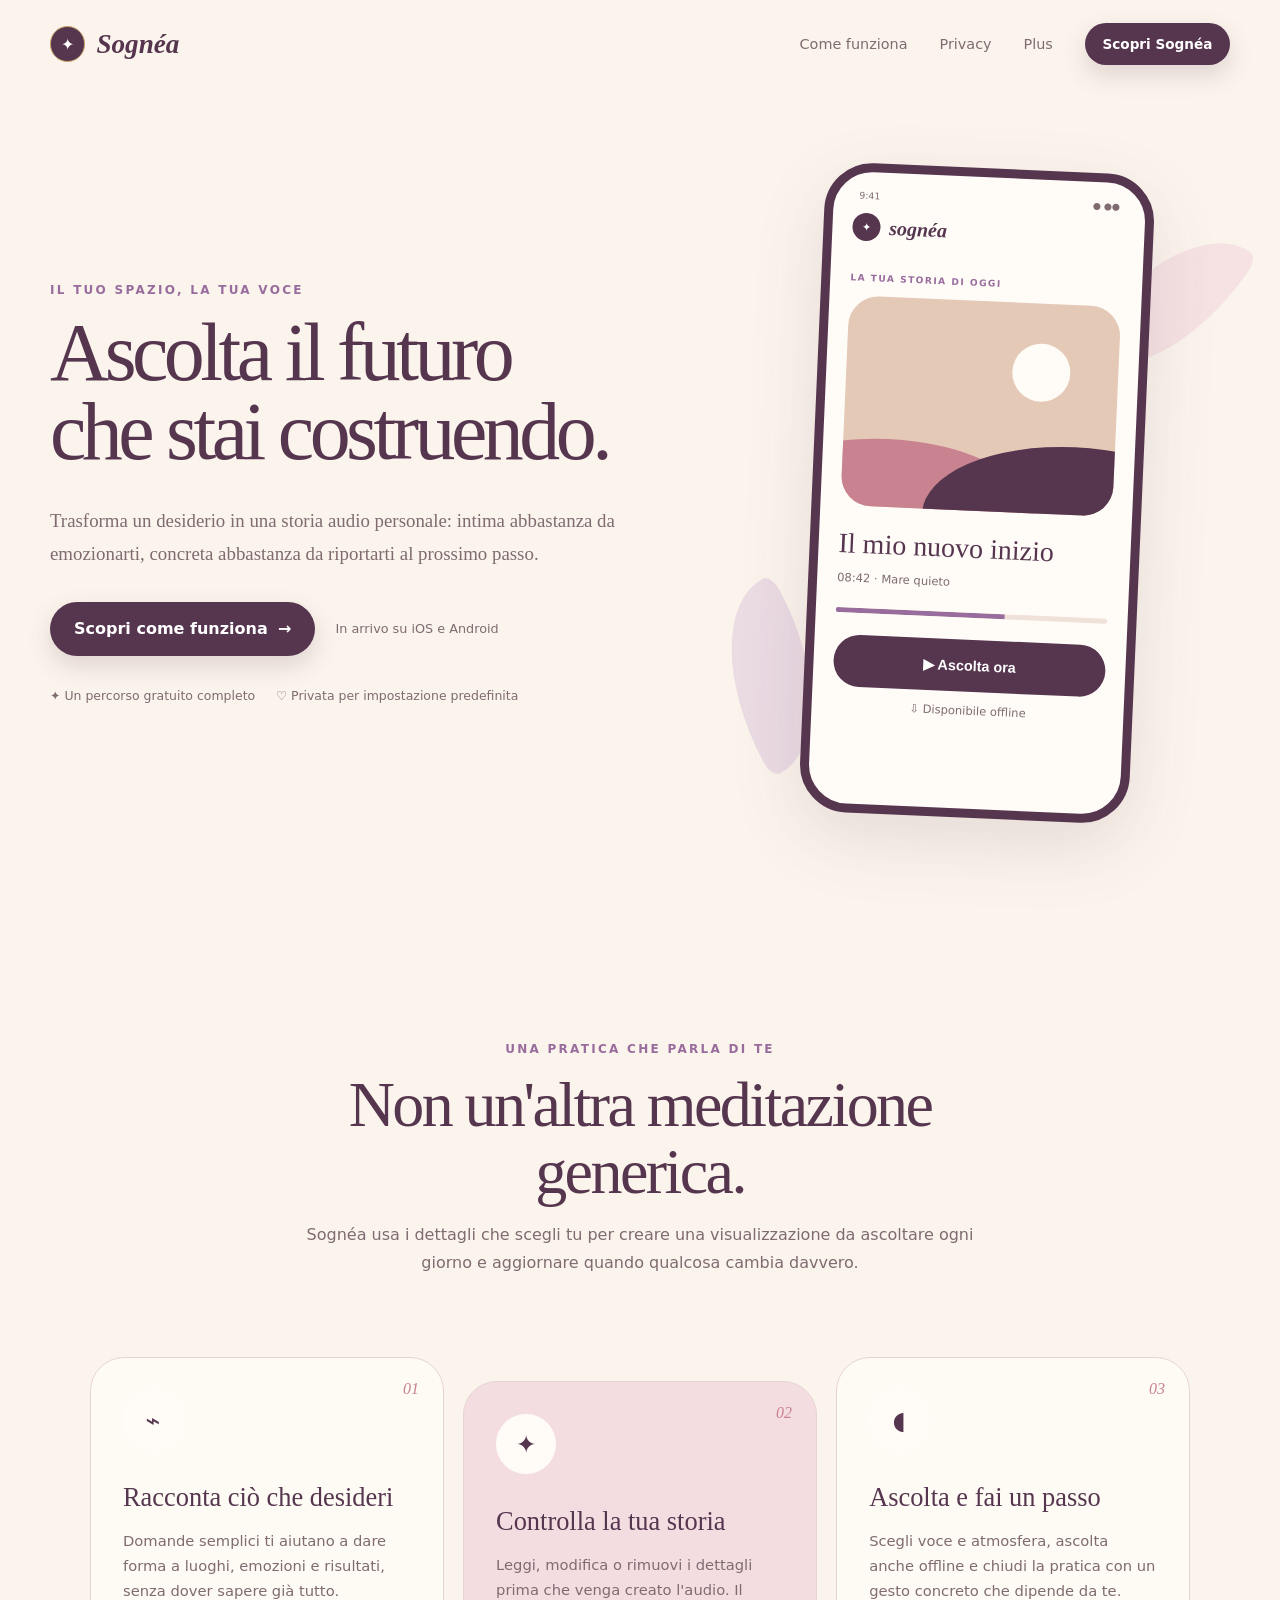
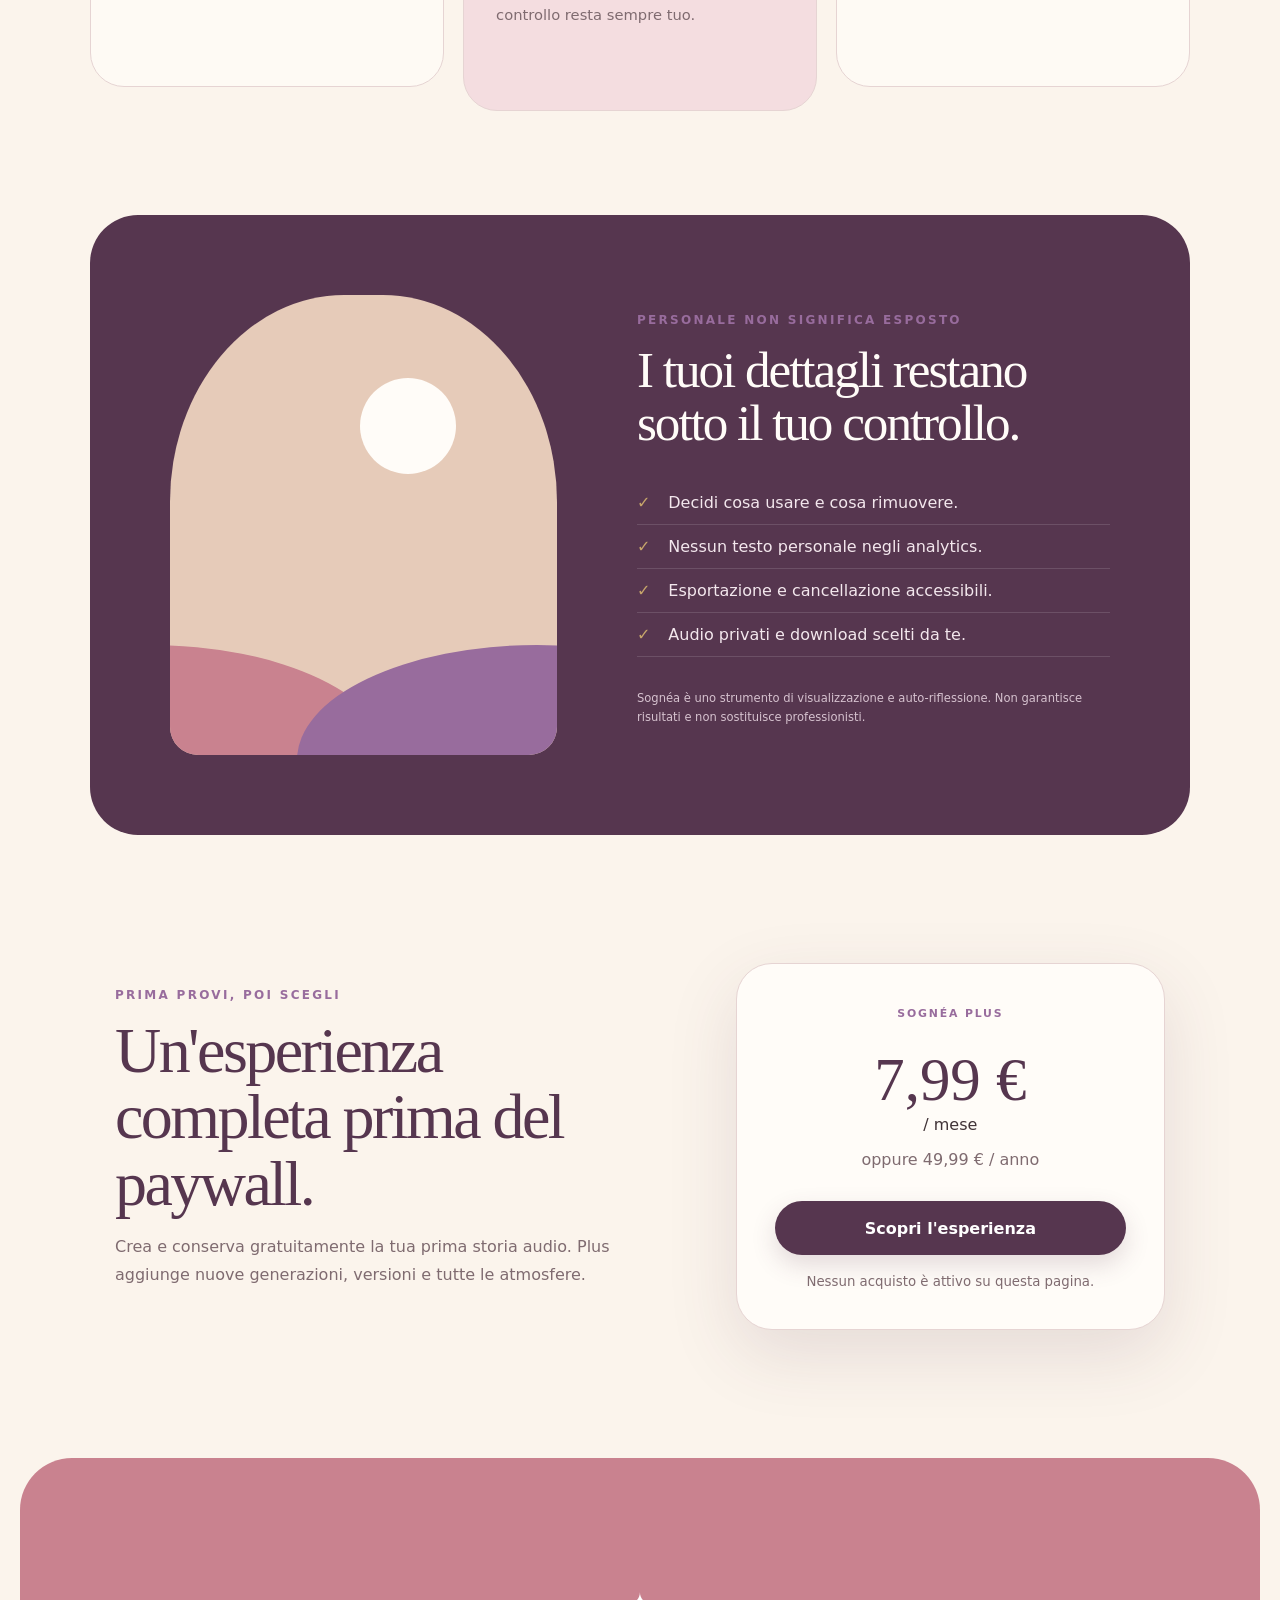
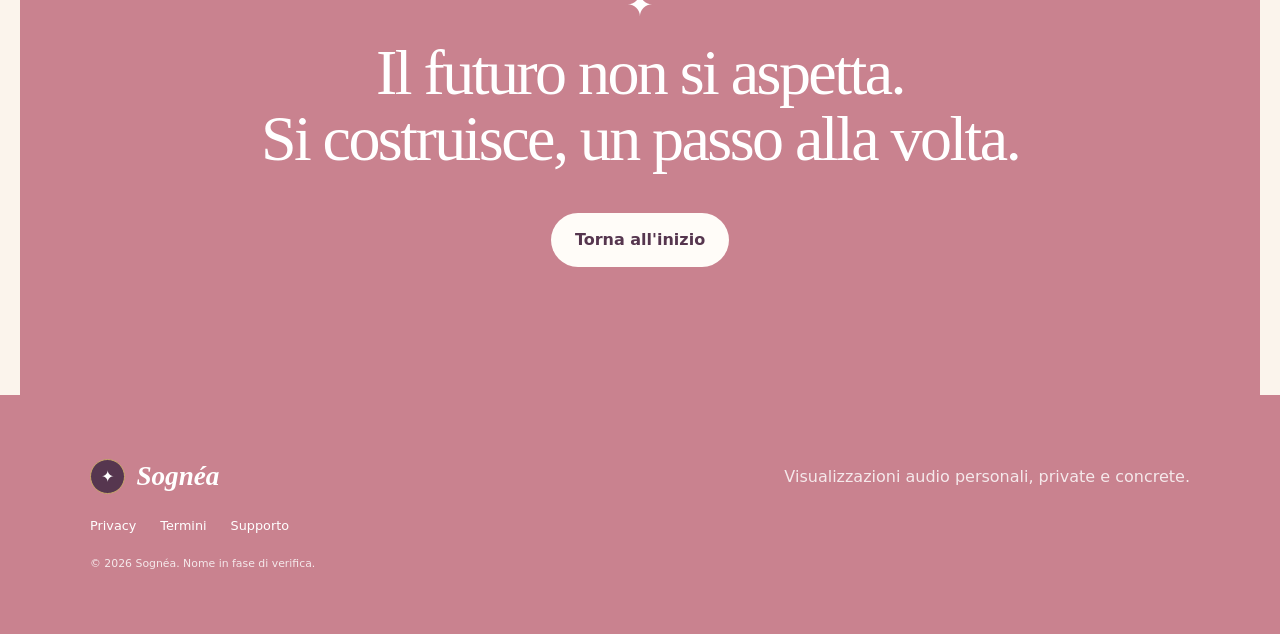
==== index.html @ 4460285a "Launch Sognea brand landing and Supabase foundation" ====
<!DOCTYPE html>
<html lang="it">
  <head>
    <meta charset="UTF-8">
    <meta name="viewport" content="width=device-width, initial-scale=1.0">
    <meta name="theme-color" content="#fbf4ec">
    <meta name="description" content="Sognéa trasforma ciò che desideri in una storia audio personale, privata e concreta.">
    <meta property="og:title" content="Sognéa — Ascolta il futuro che stai costruendo">
    <meta property="og:description" content="Visualizzazioni audio personali che crescono insieme a te.">
    <meta property="og:type" content="website">
    <title>Sognéa — Visualizzazioni audio personali</title>
    <link rel="stylesheet" href="./styles.css">
  </head>
  <body>
    <a class="skip-link" href="#contenuto">Vai al contenuto</a>
    <header class="site-header">
      <a class="brand" href="#top" aria-label="Sognéa, torna all'inizio">
        <span class="brand-mark" aria-hidden="true">✦</span>
        <span>Sognéa</span>
      </a>
      <nav aria-label="Navigazione principale">
        <a href="#come-funziona">Come funziona</a>
        <a href="#privacy">Privacy</a>
        <a href="#plus">Plus</a>
      </nav>
      <a class="button button-small" href="#inizia">Scopri Sognéa</a>
    </header>

    <main id="contenuto">
      <section class="hero" id="top">
        <div class="hero-copy">
          <p class="eyebrow">IL TUO SPAZIO, LA TUA VOCE</p>
          <h1>Ascolta il futuro<br>che stai costruendo.</h1>
          <p class="hero-text">Trasforma un desiderio in una storia audio personale: intima abbastanza da emozionarti, concreta abbastanza da riportarti al prossimo passo.</p>
          <div class="hero-actions" id="inizia">
            <a class="button" href="#come-funziona">Scopri come funziona <span aria-hidden="true">→</span></a>
            <span class="availability">In arrivo su iOS e Android</span>
          </div>
          <ul class="trust-row" aria-label="Caratteristiche principali">
            <li>✦ Un percorso gratuito completo</li>
            <li>♡ Privata per impostazione predefinita</li>
          </ul>
        </div>

        <div class="hero-visual" role="img" aria-label="Anteprima dell'app Sognéa">
          <div class="petal petal-one"></div>
          <div class="petal petal-two"></div>
          <div class="phone">
            <div class="phone-top"><span>9:41</span><span>● ●●</span></div>
            <div class="app-brand"><span class="mini-mark">✦</span> sognéa</div>
            <p class="app-eyebrow">LA TUA STORIA DI OGGI</p>
            <div class="story-art"><i></i><b></b><em></em></div>
            <h2>Il mio nuovo inizio</h2>
            <p class="story-meta">08:42 · Mare quieto</p>
            <div class="progress"><span></span></div>
            <button type="button" aria-label="Anteprima non interattiva">▶ Ascolta ora</button>
            <p class="offline">⇩ Disponibile offline</p>
          </div>
        </div>
      </section>

      <section class="intro" id="come-funziona">
        <p class="eyebrow">UNA PRATICA CHE PARLA DI TE</p>
        <h2>Non un'altra meditazione generica.</h2>
        <p>Sognéa usa i dettagli che scegli tu per creare una visualizzazione da ascoltare ogni giorno e aggiornare quando qualcosa cambia davvero.</p>
      </section>

      <section class="steps" aria-label="Come funziona Sognéa">
        <article>
          <span class="step-number">01</span>
          <div class="step-icon">⌁</div>
          <h3>Racconta ciò che desideri</h3>
          <p>Domande semplici ti aiutano a dare forma a luoghi, emozioni e risultati, senza dover sapere già tutto.</p>
        </article>
        <article>
          <span class="step-number">02</span>
          <div class="step-icon">✦</div>
          <h3>Controlla la tua storia</h3>
          <p>Leggi, modifica o rimuovi i dettagli prima che venga creato l'audio. Il controllo resta sempre tuo.</p>
        </article>
        <article>
          <span class="step-number">03</span>
          <div class="step-icon">◖</div>
          <h3>Ascolta e fai un passo</h3>
          <p>Scegli voce e atmosfera, ascolta anche offline e chiudi la pratica con un gesto concreto che dipende da te.</p>
        </article>
      </section>

      <section class="privacy-section" id="privacy">
        <div class="privacy-art" aria-hidden="true">
          <div class="moon"></div><div class="hill hill-one"></div><div class="hill hill-two"></div>
        </div>
        <div class="privacy-copy">
          <p class="eyebrow">PERSONALE NON SIGNIFICA ESPOSTO</p>
          <h2>I tuoi dettagli restano sotto il tuo controllo.</h2>
          <ul>
            <li><span>✓</span> Decidi cosa usare e cosa rimuovere.</li>
            <li><span>✓</span> Nessun testo personale negli analytics.</li>
            <li><span>✓</span> Esportazione e cancellazione accessibili.</li>
            <li><span>✓</span> Audio privati e download scelti da te.</li>
          </ul>
          <p class="fine-print">Sognéa è uno strumento di visualizzazione e auto-riflessione. Non garantisce risultati e non sostituisce professionisti.</p>
        </div>
      </section>

      <section class="pricing" id="plus">
        <div>
          <p class="eyebrow">PRIMA PROVI, POI SCEGLI</p>
          <h2>Un'esperienza completa prima del paywall.</h2>
          <p>Crea e conserva gratuitamente la tua prima storia audio. Plus aggiunge nuove generazioni, versioni e tutte le atmosfere.</p>
        </div>
        <div class="price-card">
          <span class="price-badge">SOGNÉA PLUS</span>
          <p><strong>7,99 €</strong> / mese</p>
          <p class="annual">oppure 49,99 € / anno</p>
          <a class="button" href="#inizia">Scopri l'esperienza</a>
          <small>Nessun acquisto è attivo su questa pagina.</small>
        </div>
      </section>

      <section class="closing">
        <span aria-hidden="true">✦</span>
        <h2>Il futuro non si aspetta.<br>Si costruisce, un passo alla volta.</h2>
        <a class="button button-light" href="#top">Torna all'inizio</a>
      </section>
    </main>

    <footer>
      <a class="brand footer-brand" href="#top"><span class="brand-mark" aria-hidden="true">✦</span><span>Sognéa</span></a>
      <p>Visualizzazioni audio personali, private e concrete.</p>
      <div><span>Privacy</span><span>Termini</span><span>Supporto</span></div>
      <small>© <span id="year">2026</span> Sognéa. Nome in fase di verifica.</small>
    </footer>
    <script src="./script.js"></script>
  </body>
</html>
---- styles.css ----
:root {
  color-scheme: light;
  --cream: #fbf4ec;
  --paper: #fffcf8;
  --ink: #403337;
  --muted: #7f6b70;
  --plum: #56364f;
  --purple: #986c9d;
  --lavender: #d8bdd8;
  --blush: #f4dde0;
  --rose: #c9828f;
  --sage: #98a38b;
  --gold: #c7a66b;
  --line: #e6d4d3;
  --shadow: 0 24px 70px rgba(86, 54, 79, 0.13);
}

* { box-sizing: border-box; }
html { scroll-behavior: smooth; }
body { margin: 0; background: var(--cream); color: var(--ink); font-family: Inter, ui-sans-serif, system-ui, -apple-system, BlinkMacSystemFont, "Segoe UI", sans-serif; }
a { color: inherit; }
.skip-link { position: fixed; left: 1rem; top: -5rem; z-index: 20; background: var(--paper); padding: .8rem 1rem; border-radius: 999px; }
.skip-link:focus { top: 1rem; }
.site-header { width: min(1180px, calc(100% - 40px)); margin: 0 auto; min-height: 88px; display: flex; align-items: center; gap: 2rem; position: relative; z-index: 5; }
.brand { display: inline-flex; align-items: center; gap: .7rem; font: italic 600 1.7rem Georgia, serif; text-decoration: none; color: var(--plum); }
.brand-mark { width: 2.2rem; height: 2.2rem; border-radius: 50%; display: grid; place-items: center; color: white; background: var(--plum); border: 1px solid var(--gold); font: normal 1rem system-ui; }
nav { display: flex; gap: 2rem; margin-left: auto; }
nav a { text-decoration: none; font-size: .9rem; color: var(--muted); }
nav a:hover, nav a:focus-visible { color: var(--plum); }
.button { display: inline-flex; align-items: center; justify-content: center; gap: .65rem; min-height: 54px; padding: 0 1.5rem; border-radius: 999px; background: var(--plum); color: white; text-decoration: none; font-weight: 750; box-shadow: 0 10px 24px rgba(86,54,79,.17); }
.button:hover { transform: translateY(-1px); }
.button-small { min-height: 42px; padding: 0 1.1rem; font-size: .85rem; }
.hero { min-height: calc(100vh - 88px); width: min(1180px, calc(100% - 40px)); margin: 0 auto; display: grid; grid-template-columns: 1.08fr .92fr; align-items: center; gap: 5rem; padding: 5rem 0 7rem; }
.eyebrow { margin: 0 0 1rem; color: var(--purple); font-size: .75rem; font-weight: 800; letter-spacing: .19em; }
h1, h2, h3 { font-family: Georgia, "Times New Roman", serif; color: var(--plum); font-weight: 500; }
h1 { margin: 0; font-size: clamp(3.7rem, 6.4vw, 6.3rem); line-height: .97; letter-spacing: -.055em; }
.hero-text { max-width: 620px; margin: 2rem 0; font: 1.18rem/1.75 Georgia, serif; color: var(--muted); }
.hero-actions { display: flex; align-items: center; gap: 1.25rem; flex-wrap: wrap; }
.availability { font-size: .8rem; color: var(--muted); }
.trust-row { display: flex; flex-wrap: wrap; gap: 1.3rem; margin: 2rem 0 0; padding: 0; list-style: none; font-size: .78rem; color: var(--muted); }
.hero-visual { min-height: 650px; position: relative; display: grid; place-items: center; }
.phone { width: 330px; min-height: 650px; padding: 1.1rem 1.25rem 1.4rem; border: 9px solid var(--plum); border-radius: 48px; background: var(--paper); box-shadow: var(--shadow); transform: rotate(2.5deg); }
.phone-top { display: flex; justify-content: space-between; padding: 0 .35rem .8rem; font-size: .58rem; color: var(--muted); }
.app-brand { display: flex; align-items: center; gap: .55rem; font: italic 600 1.25rem Georgia, serif; color: var(--plum); }
.mini-mark { width: 28px; height: 28px; border-radius: 50%; display: grid; place-items: center; font: normal .7rem system-ui; color: white; background: var(--plum); }
.app-eyebrow { margin: 2rem 0 .8rem; color: var(--purple); font-size: .57rem; font-weight: 800; letter-spacing: .16em; }
.story-art { height: 210px; position: relative; overflow: hidden; border-radius: 30px; background: #e5c9b7; }
.story-art i { position: absolute; width: 58px; height: 58px; border-radius: 50%; background: var(--paper); right: 48px; top: 40px; }
.story-art b, .story-art em { position: absolute; display: block; width: 300px; height: 145px; border-radius: 50%; bottom: -77px; }
.story-art b { left: -105px; background: var(--rose); }
.story-art em { right: -110px; background: var(--plum); }
.phone h2 { margin: 1.35rem 0 .35rem; font-size: 1.75rem; }
.story-meta, .offline { color: var(--muted); font-size: .72rem; }
.progress { height: 5px; margin: 1.4rem 0; overflow: hidden; border-radius: 9px; background: #f0e2d8; }
.progress span { display: block; width: 62%; height: 100%; background: var(--purple); }
.phone button { width: 100%; height: 52px; border: 0; border-radius: 999px; color: white; background: var(--plum); font-weight: 750; font-size: .9rem; }
.offline { text-align: center; }
.petal { position: absolute; width: 95px; height: 180px; border-radius: 90% 10% 90% 10%; opacity: .75; }
.petal-one { background: var(--blush); right: 3%; top: 7%; transform: rotate(35deg); }
.petal-two { background: var(--lavender); left: 0; bottom: 8%; transform: rotate(-28deg); opacity: .45; }
.intro { max-width: 760px; margin: 0 auto; padding: 7rem 30px 4rem; text-align: center; }
.intro h2, .privacy-copy h2, .pricing h2, .closing h2 { margin: 0; font-size: clamp(2.6rem, 5vw, 4.5rem); line-height: 1.04; letter-spacing: -.04em; }
.intro > p:last-child, .pricing > div > p:last-child { color: var(--muted); line-height: 1.75; }
.steps { width: min(1100px, calc(100% - 40px)); margin: 0 auto; display: grid; grid-template-columns: repeat(3, 1fr); gap: 1.2rem; padding-bottom: 8rem; }
.steps article { position: relative; min-height: 330px; padding: 2rem; border: 1px solid var(--line); border-radius: 34px; background: rgba(255,252,248,.72); }
.steps article:nth-child(2) { transform: translateY(24px); background: var(--blush); }
.step-number { position: absolute; right: 1.5rem; top: 1.4rem; color: var(--rose); font: italic 1rem Georgia, serif; }
.step-icon { width: 60px; height: 60px; display: grid; place-items: center; border-radius: 50%; background: var(--paper); color: var(--plum); font-size: 1.55rem; }
.steps h3 { margin: 2rem 0 .8rem; font-size: 1.65rem; }
.steps p { color: var(--muted); line-height: 1.7; font-size: .92rem; }
.privacy-section { width: min(1100px, calc(100% - 40px)); margin: 0 auto 8rem; display: grid; grid-template-columns: .9fr 1.1fr; gap: 5rem; align-items: center; padding: 5rem; overflow: hidden; border-radius: 48px; background: var(--plum); }
.privacy-art { height: 460px; position: relative; overflow: hidden; border-radius: 45% 45% 28px 28px; background: #e6cbb9; }
.moon { width: 96px; height: 96px; border-radius: 50%; position: absolute; right: 26%; top: 18%; background: var(--paper); }
.hill { position: absolute; width: 480px; height: 230px; border-radius: 50%; bottom: -120px; }
.hill-one { left: -260px; background: var(--rose); }
.hill-two { right: -220px; background: var(--purple); }
.privacy-copy h2 { color: var(--paper); font-size: clamp(2.4rem, 4vw, 4rem); }
.privacy-copy ul { list-style: none; padding: 0; margin: 2rem 0; color: #f3e7ed; }
.privacy-copy li { padding: .75rem 0; border-bottom: 1px solid rgba(255,255,255,.13); }
.privacy-copy li span { color: var(--gold); margin-right: .8rem; }
.fine-print { color: #d6c2cf; font-size: .72rem; line-height: 1.6; }
.pricing { width: min(1050px, calc(100% - 40px)); margin: 0 auto 8rem; display: grid; grid-template-columns: 1.1fr .9fr; align-items: center; gap: 6rem; }
.price-card { padding: 2.4rem; border-radius: 36px; background: var(--paper); border: 1px solid var(--line); box-shadow: var(--shadow); text-align: center; }
.price-badge { color: var(--purple); font-size: .68rem; font-weight: 800; letter-spacing: .17em; }
.price-card strong { display: block; margin-top: 1.5rem; font: 500 3.8rem Georgia, serif; color: var(--plum); }
.annual { color: var(--muted); }
.price-card .button { width: 100%; margin: 1rem 0; }
.price-card small { color: var(--muted); }
.closing { margin: 0 20px; padding: 8rem 2rem; border-radius: 52px 52px 0 0; text-align: center; background: var(--rose); }
.closing > span { color: white; font-size: 2rem; }
.closing h2 { color: white; margin: 1rem auto 2.5rem; }
.button-light { background: var(--paper); color: var(--plum); box-shadow: none; }
footer { padding: 4rem max(20px, calc((100% - 1100px)/2)); background: var(--rose); color: white; display: grid; gap: 1.5rem; grid-template-columns: 1fr auto; align-items: center; }
.footer-brand { color: white; }
footer p, footer small { margin: 0; opacity: .82; }
footer div { display: flex; gap: 1.5rem; font-size: .8rem; }
footer small { grid-column: 1 / -1; font-size: .68rem; }

@media (max-width: 820px) {
  nav { display: none; }
  .site-header .button { margin-left: auto; }
  .hero { grid-template-columns: 1fr; gap: 2rem; padding-top: 3rem; text-align: center; }
  .hero-text { margin-inline: auto; }
  .hero-actions, .trust-row { justify-content: center; }
  .hero-visual { min-height: 680px; }
  .steps { grid-template-columns: 1fr; }
  .steps article:nth-child(2) { transform: none; }
  .privacy-section, .pricing { grid-template-columns: 1fr; gap: 3rem; }
  .privacy-section { padding: 2rem; }
  .privacy-art { height: 350px; }
}

@media (max-width: 520px) {
  .site-header { width: calc(100% - 28px); }
  .site-header .button-small { display: none; }
  h1 { font-size: 3.4rem; }
  .hero { width: calc(100% - 28px); padding-top: 2rem; }
  .phone { width: min(330px, 92vw); }
  .privacy-section { width: calc(100% - 28px); border-radius: 34px; }
  .pricing { gap: 2.5rem; }
  footer { grid-template-columns: 1fr; }
  footer div { flex-wrap: wrap; }
}

@media (prefers-reduced-motion: reduce) {
  html { scroll-behavior: auto; }
  *, *::before, *::after { transition: none !important; }
}
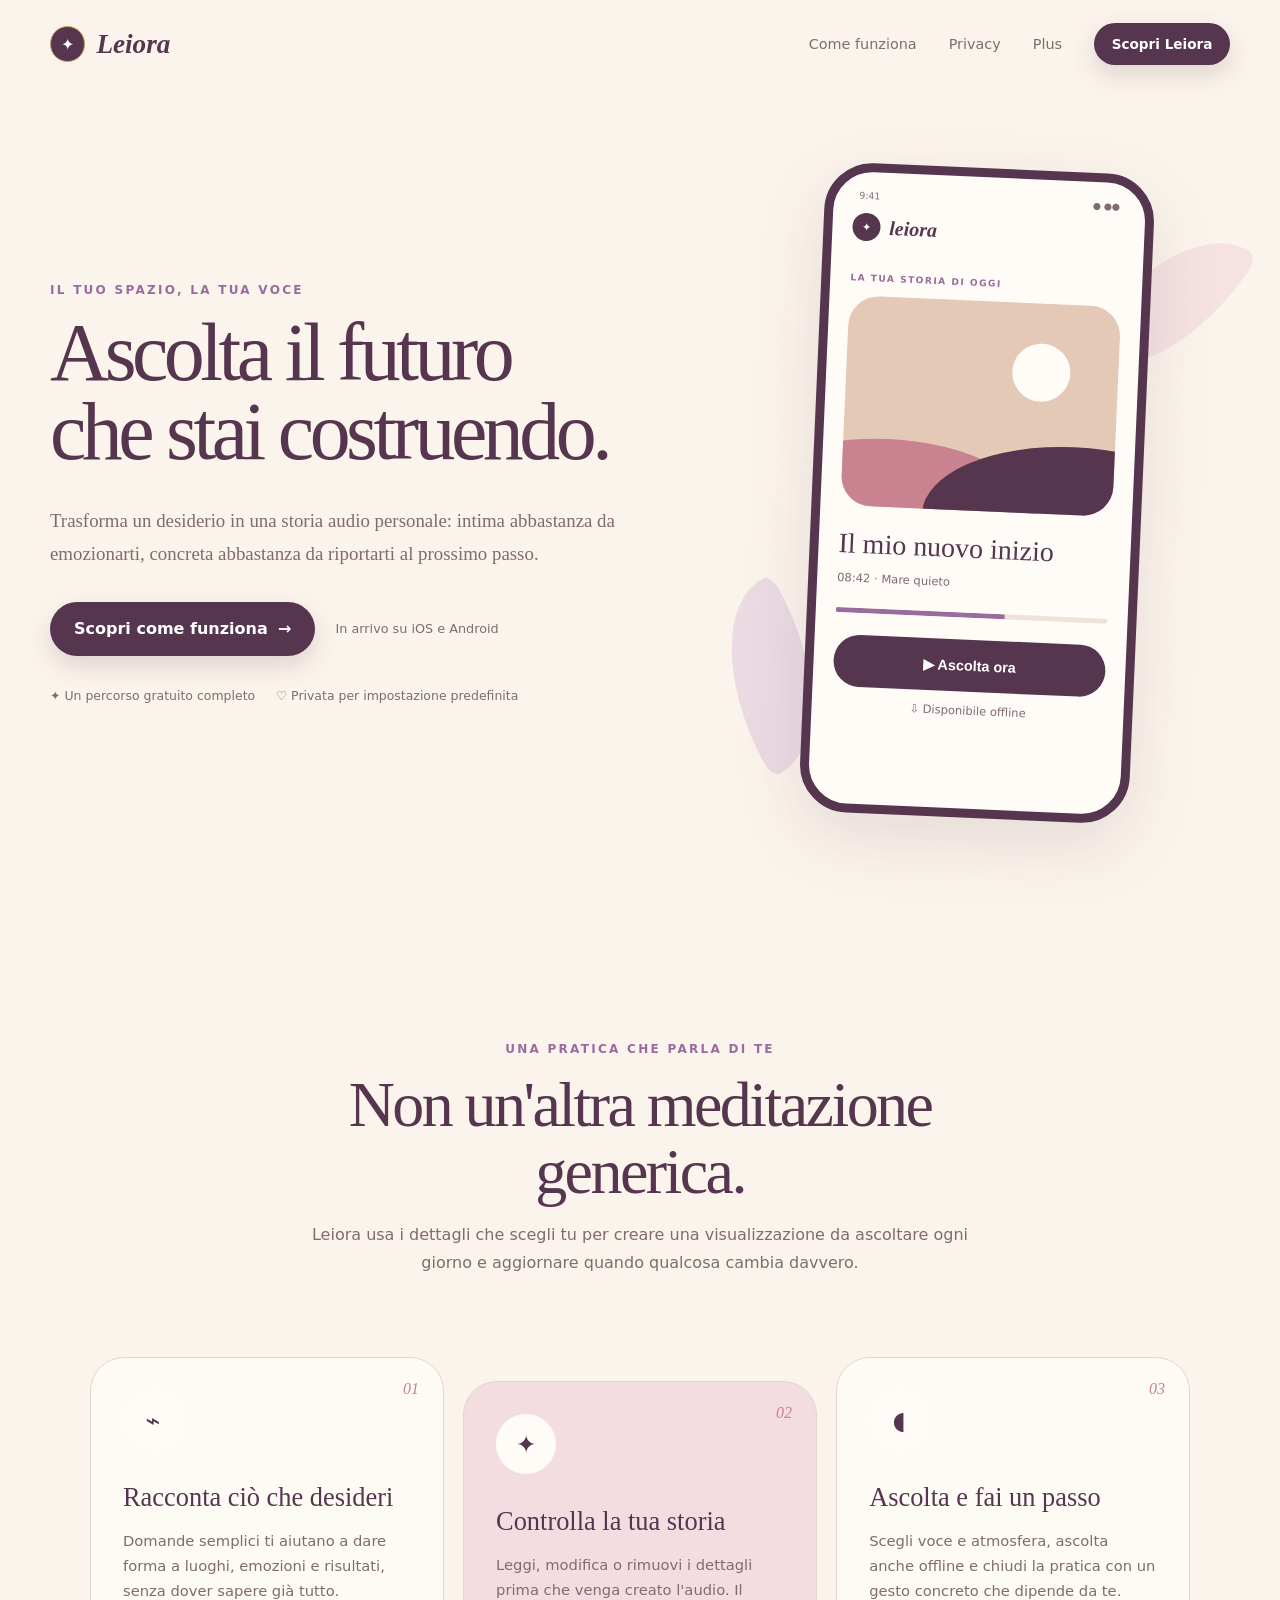
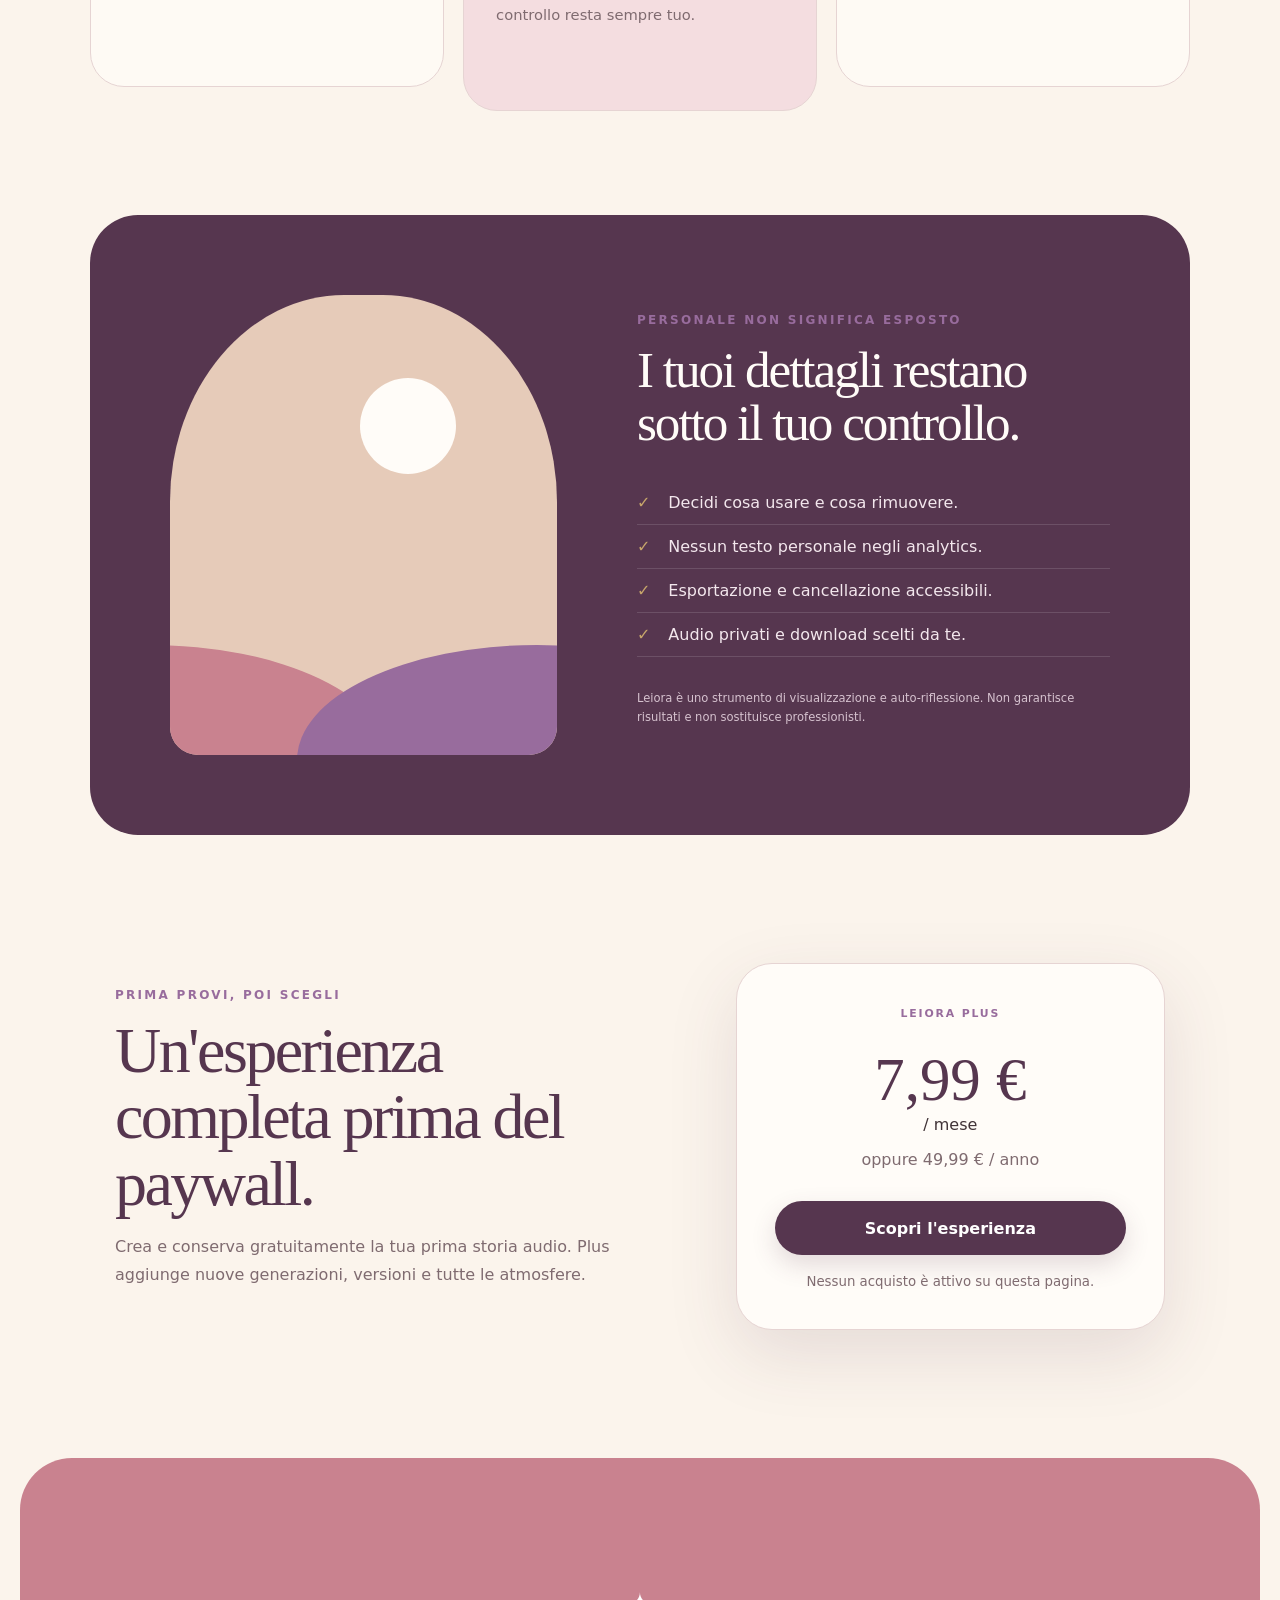
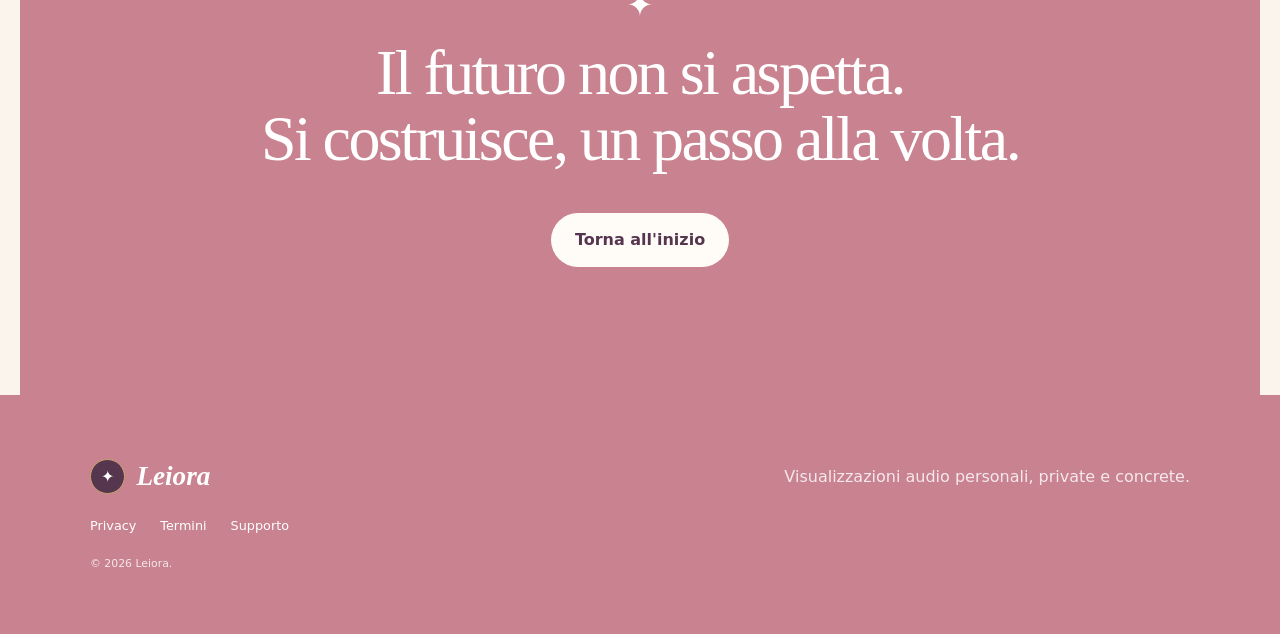
==== commit e886dc4c: "Rename product to Leiora" ====
--- a/index.html
+++ b/index.html
@@ -4,26 +4,26 @@
     <meta charset="UTF-8">
     <meta name="viewport" content="width=device-width, initial-scale=1.0">
     <meta name="theme-color" content="#fbf4ec">
-    <meta name="description" content="Sognéa trasforma ciò che desideri in una storia audio personale, privata e concreta.">
-    <meta property="og:title" content="Sognéa — Ascolta il futuro che stai costruendo">
+    <meta name="description" content="Leiora trasforma ciò che desideri in una storia audio personale, privata e concreta.">
+    <meta property="og:title" content="Leiora — Ascolta il futuro che stai costruendo">
     <meta property="og:description" content="Visualizzazioni audio personali che crescono insieme a te.">
     <meta property="og:type" content="website">
-    <title>Sognéa — Visualizzazioni audio personali</title>
+    <title>Leiora — Visualizzazioni audio personali</title>
     <link rel="stylesheet" href="./styles.css">
   </head>
   <body>
     <a class="skip-link" href="#contenuto">Vai al contenuto</a>
     <header class="site-header">
-      <a class="brand" href="#top" aria-label="Sognéa, torna all'inizio">
+      <a class="brand" href="#top" aria-label="Leiora, torna all'inizio">
         <span class="brand-mark" aria-hidden="true">✦</span>
-        <span>Sognéa</span>
+        <span>Leiora</span>
       </a>
       <nav aria-label="Navigazione principale">
         <a href="#come-funziona">Come funziona</a>
         <a href="#privacy">Privacy</a>
         <a href="#plus">Plus</a>
       </nav>
-      <a class="button button-small" href="#inizia">Scopri Sognéa</a>
+      <a class="button button-small" href="#inizia">Scopri Leiora</a>
     </header>
 
     <main id="contenuto">
@@ -42,12 +42,12 @@
           </ul>
         </div>
 
-        <div class="hero-visual" role="img" aria-label="Anteprima dell'app Sognéa">
+        <div class="hero-visual" role="img" aria-label="Anteprima dell'app Leiora">
           <div class="petal petal-one"></div>
           <div class="petal petal-two"></div>
           <div class="phone">
             <div class="phone-top"><span>9:41</span><span>● ●●</span></div>
-            <div class="app-brand"><span class="mini-mark">✦</span> sognéa</div>
+            <div class="app-brand"><span class="mini-mark">✦</span> leiora</div>
             <p class="app-eyebrow">LA TUA STORIA DI OGGI</p>
             <div class="story-art"><i></i><b></b><em></em></div>
             <h2>Il mio nuovo inizio</h2>
@@ -62,10 +62,10 @@
       <section class="intro" id="come-funziona">
         <p class="eyebrow">UNA PRATICA CHE PARLA DI TE</p>
         <h2>Non un'altra meditazione generica.</h2>
-        <p>Sognéa usa i dettagli che scegli tu per creare una visualizzazione da ascoltare ogni giorno e aggiornare quando qualcosa cambia davvero.</p>
+        <p>Leiora usa i dettagli che scegli tu per creare una visualizzazione da ascoltare ogni giorno e aggiornare quando qualcosa cambia davvero.</p>
       </section>
 
-      <section class="steps" aria-label="Come funziona Sognéa">
+      <section class="steps" aria-label="Come funziona Leiora">
         <article>
           <span class="step-number">01</span>
           <div class="step-icon">⌁</div>
@@ -99,7 +99,7 @@
             <li><span>✓</span> Esportazione e cancellazione accessibili.</li>
             <li><span>✓</span> Audio privati e download scelti da te.</li>
           </ul>
-          <p class="fine-print">Sognéa è uno strumento di visualizzazione e auto-riflessione. Non garantisce risultati e non sostituisce professionisti.</p>
+          <p class="fine-print">Leiora è uno strumento di visualizzazione e auto-riflessione. Non garantisce risultati e non sostituisce professionisti.</p>
         </div>
       </section>
 
@@ -110,7 +110,7 @@
           <p>Crea e conserva gratuitamente la tua prima storia audio. Plus aggiunge nuove generazioni, versioni e tutte le atmosfere.</p>
         </div>
         <div class="price-card">
-          <span class="price-badge">SOGNÉA PLUS</span>
+          <span class="price-badge">LEIORA PLUS</span>
           <p><strong>7,99 €</strong> / mese</p>
           <p class="annual">oppure 49,99 € / anno</p>
           <a class="button" href="#inizia">Scopri l'esperienza</a>
@@ -126,10 +126,10 @@
     </main>
 
     <footer>
-      <a class="brand footer-brand" href="#top"><span class="brand-mark" aria-hidden="true">✦</span><span>Sognéa</span></a>
+      <a class="brand footer-brand" href="#top"><span class="brand-mark" aria-hidden="true">✦</span><span>Leiora</span></a>
       <p>Visualizzazioni audio personali, private e concrete.</p>
       <div><span>Privacy</span><span>Termini</span><span>Supporto</span></div>
-      <small>© <span id="year">2026</span> Sognéa. Nome in fase di verifica.</small>
+      <small>© <span id="year">2026</span> Leiora.</small>
     </footer>
     <script src="./script.js"></script>
   </body>
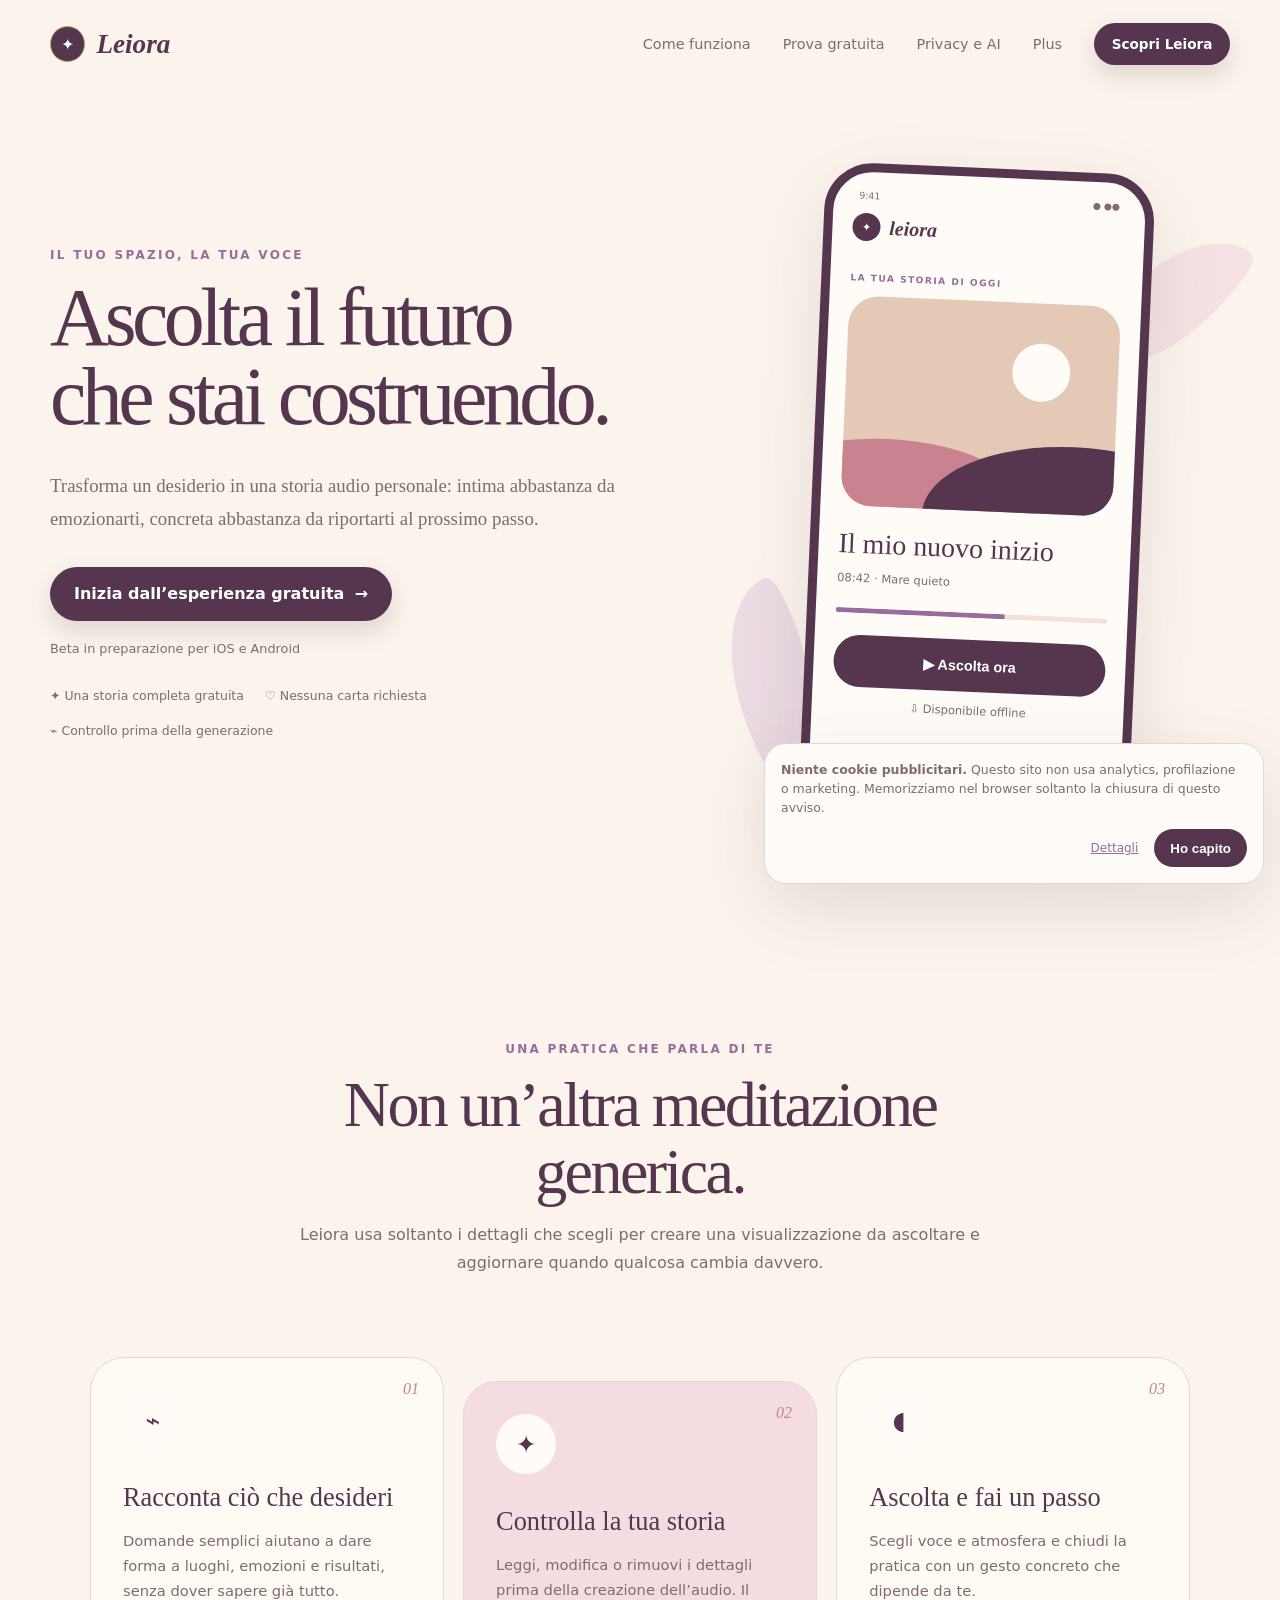
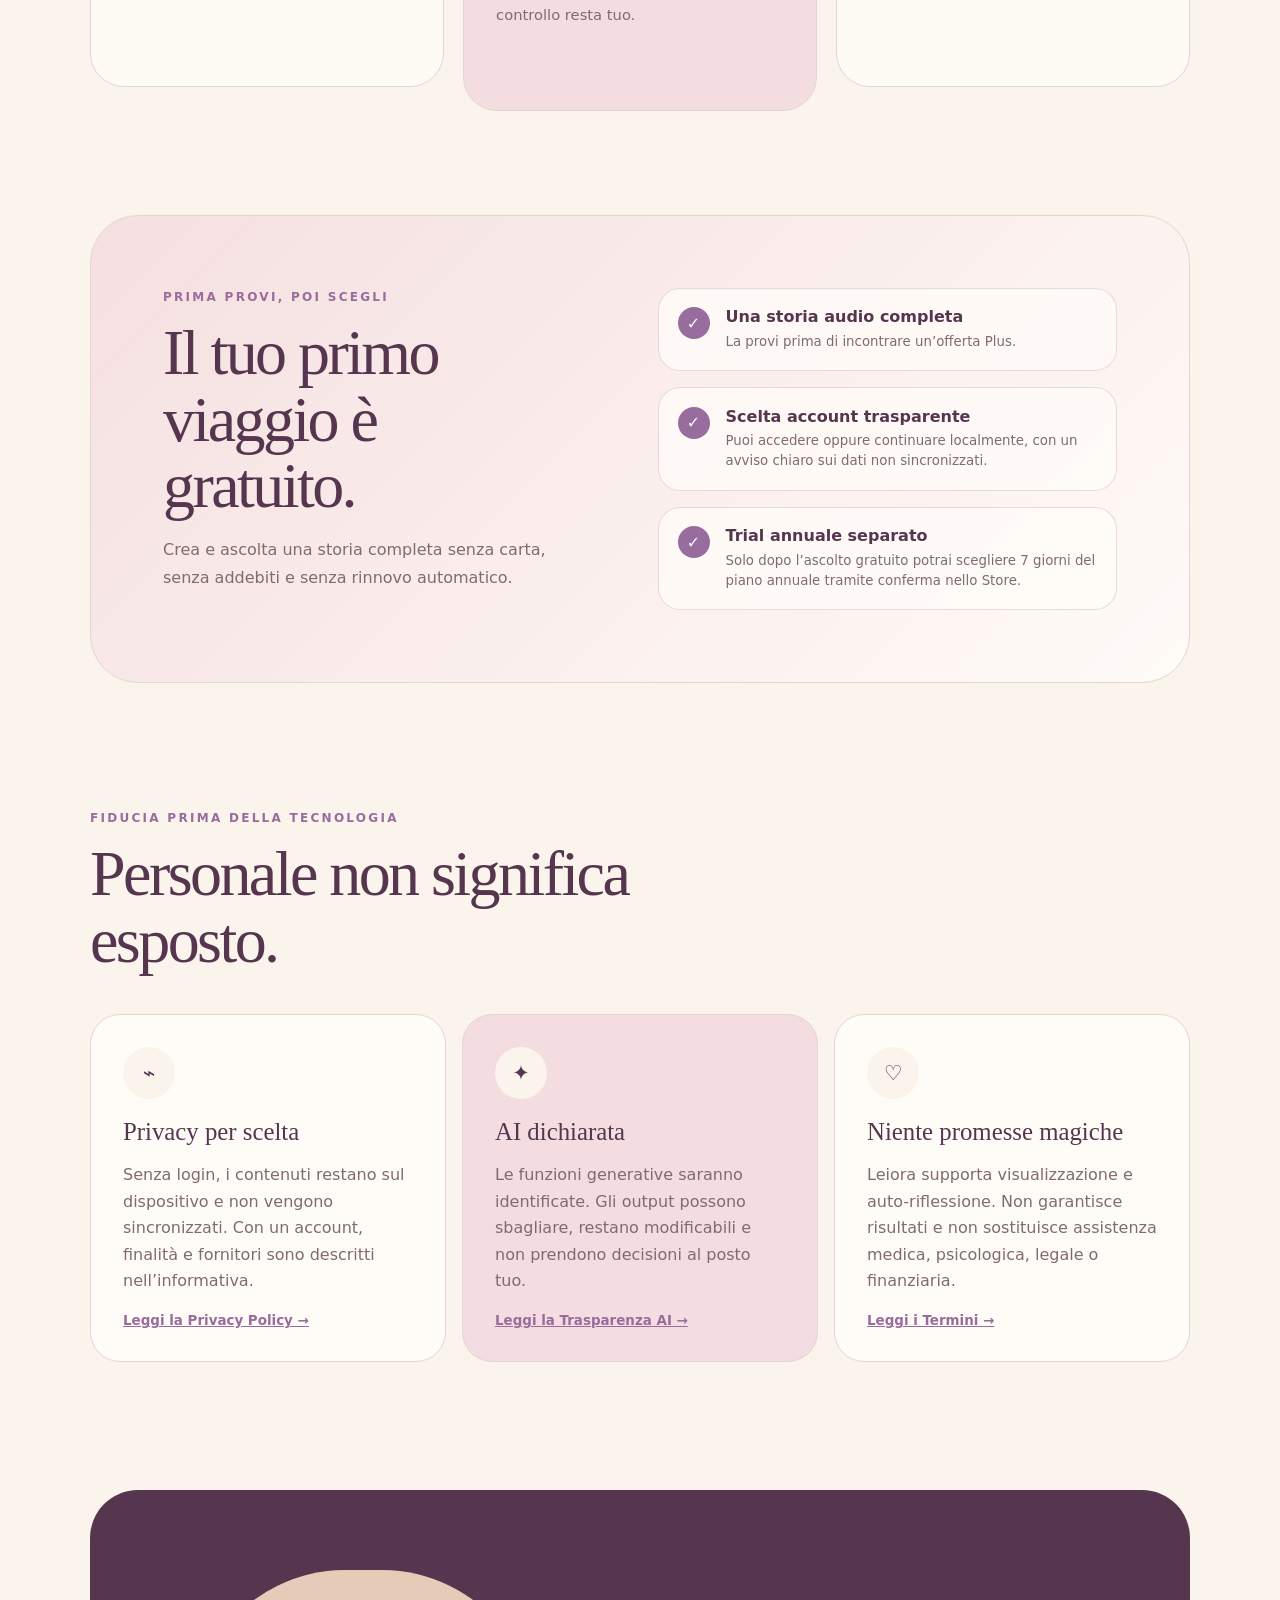
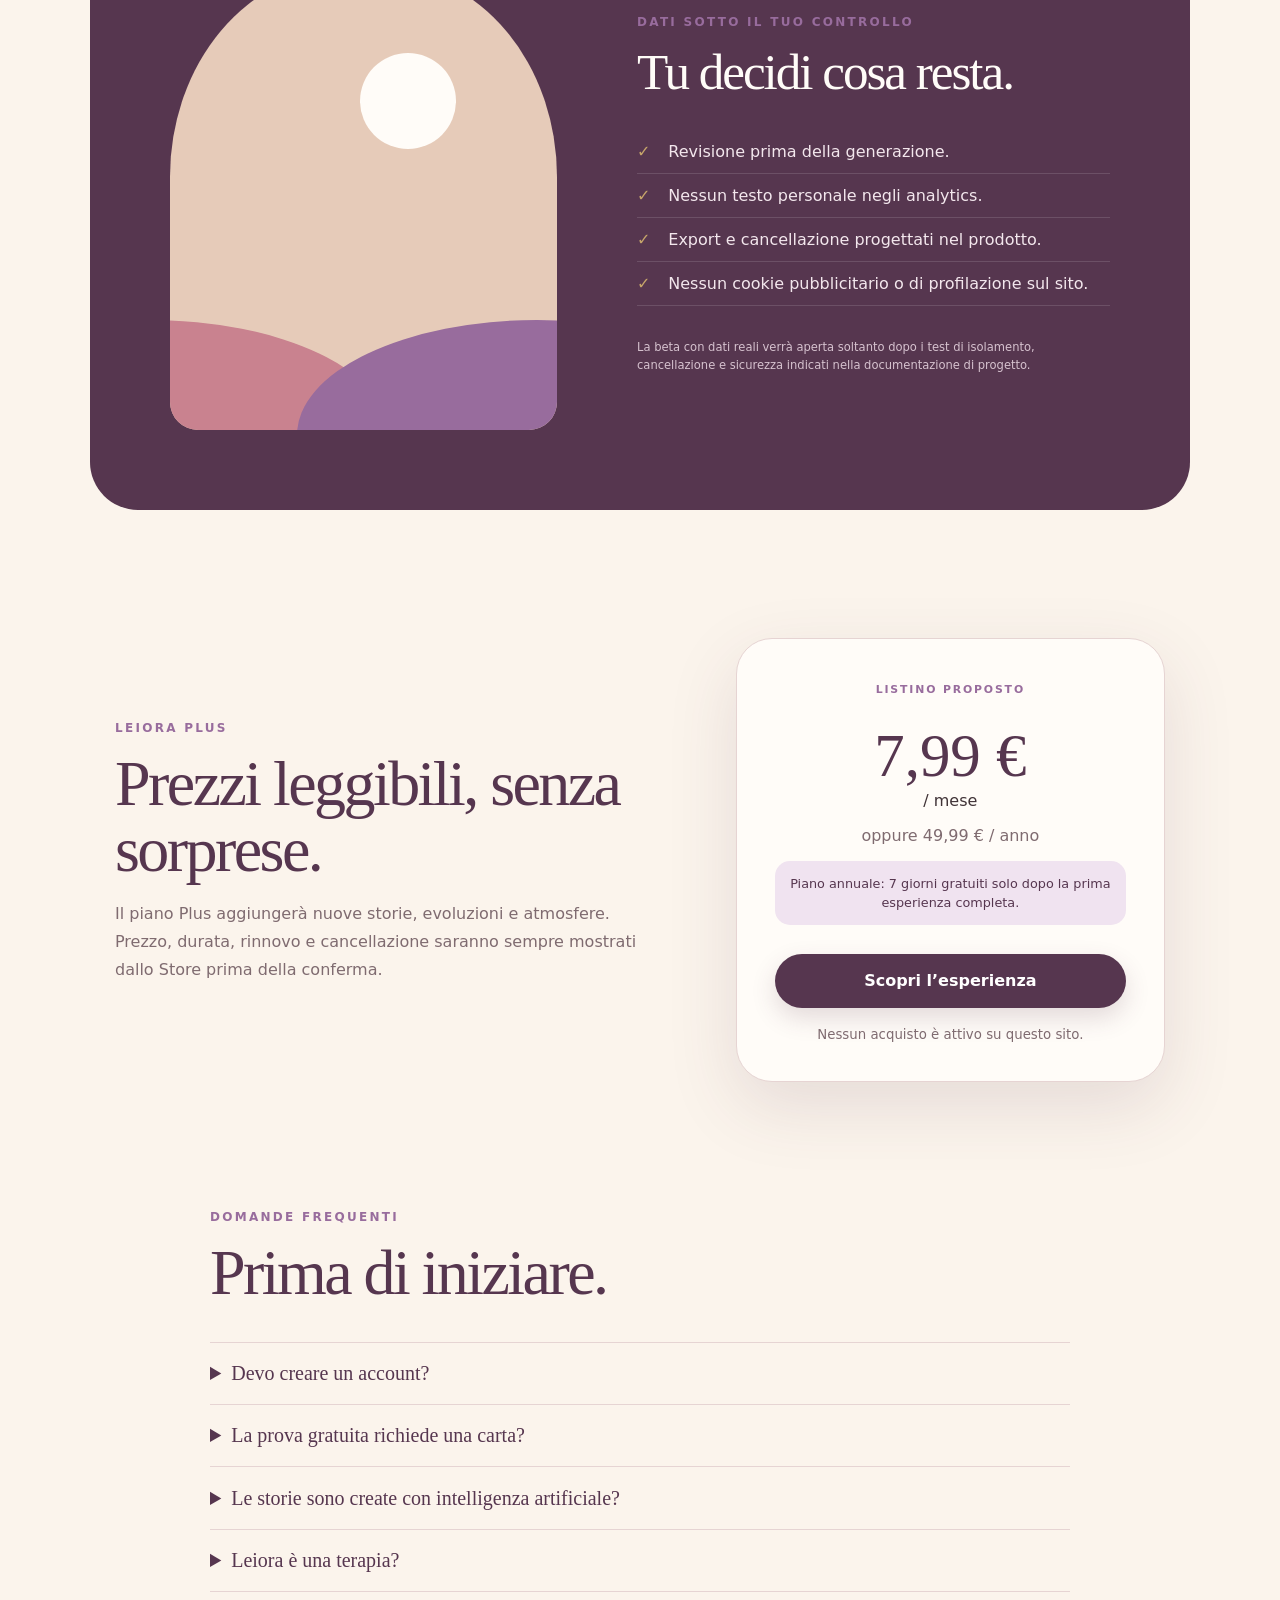
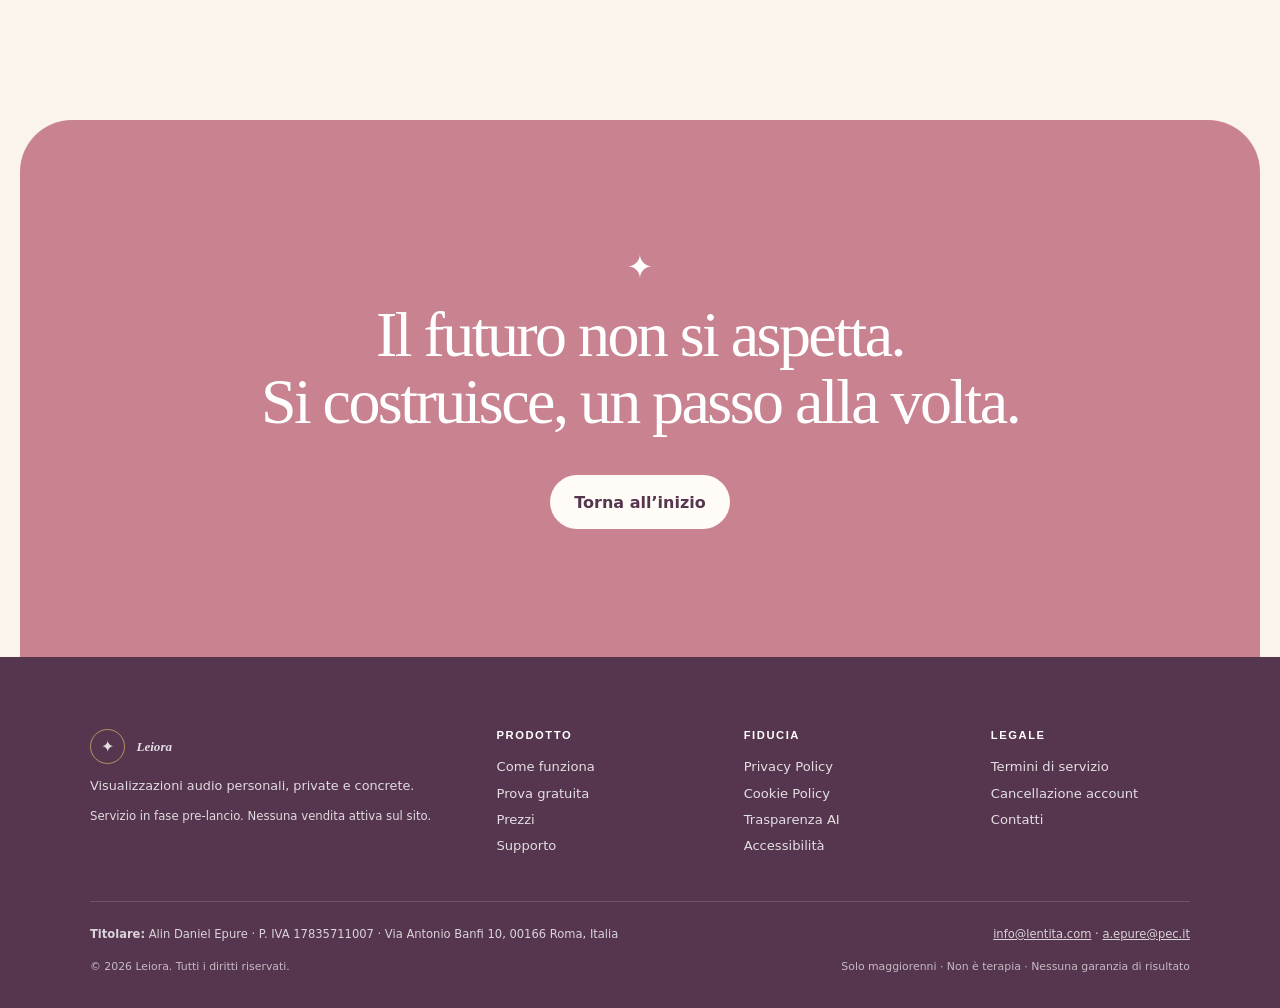
==== commit 68063396: "Publish complete Leiora legal landing" ====
--- a/index.html
+++ b/index.html
@@ -1,136 +1,102 @@
 <!DOCTYPE html>
 <html lang="it">
   <head>
-    <meta charset="UTF-8">
-    <meta name="viewport" content="width=device-width, initial-scale=1.0">
+    <meta charset="utf-8">
+    <meta name="viewport" content="width=device-width, initial-scale=1">
     <meta name="theme-color" content="#fbf4ec">
-    <meta name="description" content="Leiora trasforma ciò che desideri in una storia audio personale, privata e concreta.">
+    <meta name="description" content="Leiora trasforma ciò che desideri in una storia audio personale, privata e concreta. Una prima esperienza completa è gratuita.">
+    <meta name="robots" content="index,follow">
+    <link rel="canonical" href="https://leiora.it/">
     <meta property="og:title" content="Leiora — Ascolta il futuro che stai costruendo">
-    <meta property="og:description" content="Visualizzazioni audio personali che crescono insieme a te.">
+    <meta property="og:description" content="Visualizzazioni audio personali che crescono insieme a te, con trasparenza su dati, AI e prova gratuita.">
     <meta property="og:type" content="website">
+    <meta property="og:url" content="https://leiora.it/">
     <title>Leiora — Visualizzazioni audio personali</title>
     <link rel="stylesheet" href="./styles.css">
   </head>
-  <body>
+  <body id="top">
     <a class="skip-link" href="#contenuto">Vai al contenuto</a>
     <header class="site-header">
-      <a class="brand" href="#top" aria-label="Leiora, torna all'inizio">
-        <span class="brand-mark" aria-hidden="true">✦</span>
-        <span>Leiora</span>
-      </a>
+      <a class="brand" href="#top" aria-label="Leiora, torna all’inizio"><span class="brand-mark" aria-hidden="true">✦</span><span>Leiora</span></a>
       <nav aria-label="Navigazione principale">
-        <a href="#come-funziona">Come funziona</a>
-        <a href="#privacy">Privacy</a>
-        <a href="#plus">Plus</a>
+        <a href="#come-funziona">Come funziona</a><a href="#prova">Prova gratuita</a><a href="#fiducia">Privacy e AI</a><a href="#plus">Plus</a>
       </nav>
       <a class="button button-small" href="#inizia">Scopri Leiora</a>
     </header>
 
     <main id="contenuto">
-      <section class="hero" id="top">
+      <section class="hero">
         <div class="hero-copy">
           <p class="eyebrow">IL TUO SPAZIO, LA TUA VOCE</p>
           <h1>Ascolta il futuro<br>che stai costruendo.</h1>
           <p class="hero-text">Trasforma un desiderio in una storia audio personale: intima abbastanza da emozionarti, concreta abbastanza da riportarti al prossimo passo.</p>
-          <div class="hero-actions" id="inizia">
-            <a class="button" href="#come-funziona">Scopri come funziona <span aria-hidden="true">→</span></a>
-            <span class="availability">In arrivo su iOS e Android</span>
-          </div>
-          <ul class="trust-row" aria-label="Caratteristiche principali">
-            <li>✦ Un percorso gratuito completo</li>
-            <li>♡ Privata per impostazione predefinita</li>
-          </ul>
+          <div class="hero-actions" id="inizia"><a class="button" href="#prova">Inizia dall’esperienza gratuita <span aria-hidden="true">→</span></a><span class="availability">Beta in preparazione per iOS e Android</span></div>
+          <ul class="trust-row" aria-label="Caratteristiche principali"><li>✦ Una storia completa gratuita</li><li>♡ Nessuna carta richiesta</li><li>⌁ Controllo prima della generazione</li></ul>
         </div>
-
-        <div class="hero-visual" role="img" aria-label="Anteprima dell'app Leiora">
-          <div class="petal petal-one"></div>
-          <div class="petal petal-two"></div>
-          <div class="phone">
-            <div class="phone-top"><span>9:41</span><span>● ●●</span></div>
-            <div class="app-brand"><span class="mini-mark">✦</span> leiora</div>
-            <p class="app-eyebrow">LA TUA STORIA DI OGGI</p>
-            <div class="story-art"><i></i><b></b><em></em></div>
-            <h2>Il mio nuovo inizio</h2>
-            <p class="story-meta">08:42 · Mare quieto</p>
-            <div class="progress"><span></span></div>
-            <button type="button" aria-label="Anteprima non interattiva">▶ Ascolta ora</button>
-            <p class="offline">⇩ Disponibile offline</p>
-          </div>
+        <div class="hero-visual" role="img" aria-label="Anteprima illustrativa dell’app Leiora">
+          <div class="petal petal-one"></div><div class="petal petal-two"></div>
+          <div class="phone"><div class="phone-top"><span>9:41</span><span>● ●●</span></div><div class="app-brand"><span class="mini-mark">✦</span> leiora</div><p class="app-eyebrow">LA TUA STORIA DI OGGI</p><div class="story-art"><i></i><b></b><em></em></div><h2>Il mio nuovo inizio</h2><p class="story-meta">08:42 · Mare quieto</p><div class="progress"><span></span></div><button type="button" disabled aria-label="Anteprima non interattiva">▶ Ascolta ora</button><p class="offline">⇩ Disponibile offline</p></div>
         </div>
       </section>
 
-      <section class="intro" id="come-funziona">
-        <p class="eyebrow">UNA PRATICA CHE PARLA DI TE</p>
-        <h2>Non un'altra meditazione generica.</h2>
-        <p>Leiora usa i dettagli che scegli tu per creare una visualizzazione da ascoltare ogni giorno e aggiornare quando qualcosa cambia davvero.</p>
+      <section class="intro" id="come-funziona"><p class="eyebrow">UNA PRATICA CHE PARLA DI TE</p><h2>Non un’altra meditazione generica.</h2><p>Leiora usa soltanto i dettagli che scegli per creare una visualizzazione da ascoltare e aggiornare quando qualcosa cambia davvero.</p></section>
+      <section class="steps" aria-label="Come funziona Leiora">
+        <article><span class="step-number">01</span><div class="step-icon">⌁</div><h3>Racconta ciò che desideri</h3><p>Domande semplici aiutano a dare forma a luoghi, emozioni e risultati, senza dover sapere già tutto.</p></article>
+        <article><span class="step-number">02</span><div class="step-icon">✦</div><h3>Controlla la tua storia</h3><p>Leggi, modifica o rimuovi i dettagli prima della creazione dell’audio. Il controllo resta tuo.</p></article>
+        <article><span class="step-number">03</span><div class="step-icon">◖</div><h3>Ascolta e fai un passo</h3><p>Scegli voce e atmosfera e chiudi la pratica con un gesto concreto che dipende da te.</p></article>
       </section>
 
-      <section class="steps" aria-label="Come funziona Leiora">
-        <article>
-          <span class="step-number">01</span>
-          <div class="step-icon">⌁</div>
-          <h3>Racconta ciò che desideri</h3>
-          <p>Domande semplici ti aiutano a dare forma a luoghi, emozioni e risultati, senza dover sapere già tutto.</p>
-        </article>
-        <article>
-          <span class="step-number">02</span>
-          <div class="step-icon">✦</div>
-          <h3>Controlla la tua storia</h3>
-          <p>Leggi, modifica o rimuovi i dettagli prima che venga creato l'audio. Il controllo resta sempre tuo.</p>
-        </article>
-        <article>
-          <span class="step-number">03</span>
-          <div class="step-icon">◖</div>
-          <h3>Ascolta e fai un passo</h3>
-          <p>Scegli voce e atmosfera, ascolta anche offline e chiudi la pratica con un gesto concreto che dipende da te.</p>
-        </article>
+      <section class="free-trial" id="prova">
+        <div><p class="eyebrow">PRIMA PROVI, POI SCEGLI</p><h2>Il tuo primo viaggio è gratuito.</h2><p>Crea e ascolta una storia completa senza carta, senza addebiti e senza rinnovo automatico.</p></div>
+        <ul class="check-list">
+          <li><span>✓</span><div><strong>Una storia audio completa</strong><small>La provi prima di incontrare un’offerta Plus.</small></div></li>
+          <li><span>✓</span><div><strong>Scelta account trasparente</strong><small>Puoi accedere oppure continuare localmente, con un avviso chiaro sui dati non sincronizzati.</small></div></li>
+          <li><span>✓</span><div><strong>Trial annuale separato</strong><small>Solo dopo l’ascolto gratuito potrai scegliere 7 giorni del piano annuale tramite conferma nello Store.</small></div></li>
+        </ul>
       </section>
 
-      <section class="privacy-section" id="privacy">
-        <div class="privacy-art" aria-hidden="true">
-          <div class="moon"></div><div class="hill hill-one"></div><div class="hill hill-two"></div>
-        </div>
-        <div class="privacy-copy">
-          <p class="eyebrow">PERSONALE NON SIGNIFICA ESPOSTO</p>
-          <h2>I tuoi dettagli restano sotto il tuo controllo.</h2>
-          <ul>
-            <li><span>✓</span> Decidi cosa usare e cosa rimuovere.</li>
-            <li><span>✓</span> Nessun testo personale negli analytics.</li>
-            <li><span>✓</span> Esportazione e cancellazione accessibili.</li>
-            <li><span>✓</span> Audio privati e download scelti da te.</li>
-          </ul>
-          <p class="fine-print">Leiora è uno strumento di visualizzazione e auto-riflessione. Non garantisce risultati e non sostituisce professionisti.</p>
+      <section class="trust-section" id="fiducia">
+        <div class="trust-heading"><p class="eyebrow">FIDUCIA PRIMA DELLA TECNOLOGIA</p><h2>Personale non significa esposto.</h2></div>
+        <div class="trust-grid">
+          <article><span class="trust-icon">⌁</span><h3>Privacy per scelta</h3><p>Senza login, i contenuti restano sul dispositivo e non vengono sincronizzati. Con un account, finalità e fornitori sono descritti nell’informativa.</p><a href="./privacy.html">Leggi la Privacy Policy →</a></article>
+          <article><span class="trust-icon">✦</span><h3>AI dichiarata</h3><p>Le funzioni generative saranno identificate. Gli output possono sbagliare, restano modificabili e non prendono decisioni al posto tuo.</p><a href="./ai.html">Leggi la Trasparenza AI →</a></article>
+          <article><span class="trust-icon">♡</span><h3>Niente promesse magiche</h3><p>Leiora supporta visualizzazione e auto-riflessione. Non garantisce risultati e non sostituisce assistenza medica, psicologica, legale o finanziaria.</p><a href="./terms.html">Leggi i Termini →</a></article>
         </div>
       </section>
 
-      <section class="pricing" id="plus">
-        <div>
-          <p class="eyebrow">PRIMA PROVI, POI SCEGLI</p>
-          <h2>Un'esperienza completa prima del paywall.</h2>
-          <p>Crea e conserva gratuitamente la tua prima storia audio. Plus aggiunge nuove generazioni, versioni e tutte le atmosfere.</p>
-        </div>
-        <div class="price-card">
-          <span class="price-badge">LEIORA PLUS</span>
-          <p><strong>7,99 €</strong> / mese</p>
-          <p class="annual">oppure 49,99 € / anno</p>
-          <a class="button" href="#inizia">Scopri l'esperienza</a>
-          <small>Nessun acquisto è attivo su questa pagina.</small>
-        </div>
+      <section class="privacy-section">
+        <div class="privacy-art" aria-hidden="true"><div class="moon"></div><div class="hill hill-one"></div><div class="hill hill-two"></div></div>
+        <div class="privacy-copy"><p class="eyebrow">DATI SOTTO IL TUO CONTROLLO</p><h2>Tu decidi cosa resta.</h2><ul><li><span>✓</span> Revisione prima della generazione.</li><li><span>✓</span> Nessun testo personale negli analytics.</li><li><span>✓</span> Export e cancellazione progettati nel prodotto.</li><li><span>✓</span> Nessun cookie pubblicitario o di profilazione sul sito.</li></ul><p class="fine-print">La beta con dati reali verrà aperta soltanto dopo i test di isolamento, cancellazione e sicurezza indicati nella documentazione di progetto.</p></div>
       </section>
 
-      <section class="closing">
-        <span aria-hidden="true">✦</span>
-        <h2>Il futuro non si aspetta.<br>Si costruisce, un passo alla volta.</h2>
-        <a class="button button-light" href="#top">Torna all'inizio</a>
+      <section class="pricing" id="plus">
+        <div><p class="eyebrow">LEIORA PLUS</p><h2>Prezzi leggibili, senza sorprese.</h2><p>Il piano Plus aggiungerà nuove storie, evoluzioni e atmosfere. Prezzo, durata, rinnovo e cancellazione saranno sempre mostrati dallo Store prima della conferma.</p></div>
+        <div class="price-card"><span class="price-badge">LISTINO PROPOSTO</span><p><strong>7,99 €</strong> / mese</p><p class="annual">oppure 49,99 € / anno</p><p class="trial-line">Piano annuale: 7 giorni gratuiti solo dopo la prima esperienza completa.</p><a class="button" href="#inizia">Scopri l’esperienza</a><small>Nessun acquisto è attivo su questo sito.</small></div>
       </section>
+
+      <section class="faq" aria-labelledby="faq-title">
+        <p class="eyebrow">DOMANDE FREQUENTI</p><h2 id="faq-title">Prima di iniziare.</h2>
+        <details><summary>Devo creare un account?</summary><p>No. Al primo accesso puoi scegliere il login oppure continuare localmente. Senza account i dati non sono sincronizzati e possono andare persi se elimini l’app o cambi dispositivo.</p></details>
+        <details><summary>La prova gratuita richiede una carta?</summary><p>No. La prima storia completa è gratuita e non richiede carta. L’eventuale trial annuale è una scelta successiva e separata.</p></details>
+        <details><summary>Le storie sono create con intelligenza artificiale?</summary><p>Le funzioni generative previste possono usare sistemi di AI per testo e voce. La beta pubblica non verrà aperta finché provider, dati, sicurezza e informative non saranno verificati. Gli output resteranno revisionabili.</p></details>
+        <details><summary>Leiora è una terapia?</summary><p>No. È uno strumento di visualizzazione e auto-riflessione per maggiorenni. Non fornisce diagnosi, trattamenti o consulenza professionale e non è un servizio di emergenza.</p></details>
+      </section>
+
+      <section class="closing"><span aria-hidden="true">✦</span><h2>Il futuro non si aspetta.<br>Si costruisce, un passo alla volta.</h2><a class="button button-light" href="#top">Torna all’inizio</a></section>
     </main>
 
-    <footer>
-      <a class="brand footer-brand" href="#top"><span class="brand-mark" aria-hidden="true">✦</span><span>Leiora</span></a>
-      <p>Visualizzazioni audio personali, private e concrete.</p>
-      <div><span>Privacy</span><span>Termini</span><span>Supporto</span></div>
-      <small>© <span id="year">2026</span> Leiora.</small>
+    <footer class="site-footer">
+      <div class="footer-main">
+        <div><a class="brand footer-brand" href="#top"><span class="brand-mark" aria-hidden="true">✦</span><span>Leiora</span></a><p>Visualizzazioni audio personali, private e concrete.</p><p class="footer-status">Servizio in fase pre-lancio. Nessuna vendita attiva sul sito.</p></div>
+        <div><h2>Prodotto</h2><a href="#come-funziona">Come funziona</a><a href="#prova">Prova gratuita</a><a href="#plus">Prezzi</a><a href="./support.html">Supporto</a></div>
+        <div><h2>Fiducia</h2><a href="./privacy.html">Privacy Policy</a><a href="./cookies.html">Cookie Policy</a><a href="./ai.html">Trasparenza AI</a><a href="./accessibility.html">Accessibilità</a></div>
+        <div><h2>Legale</h2><a href="./terms.html">Termini di servizio</a><a href="./delete-account.html">Cancellazione account</a><a href="mailto:info@lentita.com">Contatti</a></div>
+      </div>
+      <div class="legal-identity"><p><strong>Titolare:</strong> Alin Daniel Epure · P. IVA 17835711007 · Via Antonio Banfi 10, 00166 Roma, Italia</p><p><a href="mailto:info@lentita.com">info@lentita.com</a> · <a href="mailto:a.epure@pec.it">a.epure@pec.it</a></p></div>
+      <div class="footer-bottom"><small>© <span data-current-year>2026</span> Leiora. Tutti i diritti riservati.</small><small>Solo maggiorenni · Non è terapia · Nessuna garanzia di risultato</small></div>
     </footer>
+
+    <aside class="storage-notice" data-storage-notice hidden aria-label="Informativa sulle tecnologie tecniche"><p><strong>Niente cookie pubblicitari.</strong> Questo sito non usa analytics, profilazione o marketing. Memorizziamo nel browser soltanto la chiusura di questo avviso.</p><div><a href="./cookies.html">Dettagli</a><button type="button" data-dismiss-storage>Ho capito</button></div></aside>
     <script src="./script.js"></script>
   </body>
 </html>
--- a/styles.css
+++ b/styles.css
@@ -126,3 +126,95 @@
   html { scroll-behavior: auto; }
   *, *::before, *::after { transition: none !important; }
 }
+
+/* Trust, trial and legal surfaces */
+.free-trial, .trust-section, .faq { width: min(1100px, calc(100% - 40px)); margin: 0 auto 8rem; }
+.free-trial { display: grid; grid-template-columns: .95fr 1.05fr; gap: 5rem; align-items: center; padding: 4.5rem; border: 1px solid var(--line); border-radius: 48px; background: linear-gradient(135deg, rgba(244,221,224,.9), rgba(255,252,248,.92)); }
+.free-trial h2, .trust-heading h2, .faq h2 { margin: 0; font-size: clamp(2.6rem, 5vw, 4.5rem); line-height: 1.04; letter-spacing: -.04em; }
+.free-trial > div > p:last-child { color: var(--muted); line-height: 1.75; }
+.check-list { list-style: none; margin: 0; padding: 0; display: grid; gap: 1rem; }
+.check-list li { display: flex; gap: 1rem; padding: 1.15rem; border-radius: 22px; background: rgba(255,252,248,.82); border: 1px solid rgba(230,212,211,.86); }
+.check-list li > span { flex: 0 0 2rem; width: 2rem; height: 2rem; display: grid; place-items: center; border-radius: 50%; color: white; background: var(--purple); font-weight: 800; }
+.check-list strong, .check-list small { display: block; }
+.check-list strong { margin-bottom: .35rem; color: var(--plum); }
+.check-list small { color: var(--muted); line-height: 1.5; }
+.trust-heading { max-width: 720px; margin-bottom: 2.5rem; }
+.trust-grid { display: grid; grid-template-columns: repeat(3, 1fr); gap: 1rem; }
+.trust-grid article { padding: 2rem; border-radius: 30px; border: 1px solid var(--line); background: var(--paper); }
+.trust-grid article:nth-child(2) { background: var(--blush); }
+.trust-grid h3 { margin: 1.2rem 0 .7rem; font-size: 1.55rem; }
+.trust-grid p { min-height: 8rem; color: var(--muted); line-height: 1.65; }
+.trust-grid a { color: var(--purple); font-size: .84rem; font-weight: 750; }
+.trust-icon { width: 52px; height: 52px; display: grid; place-items: center; border-radius: 50%; color: var(--plum); background: var(--cream); font-size: 1.3rem; }
+.trial-line { padding: .8rem; border-radius: 15px; background: var(--purple-soft, #f0e3f0); color: var(--plum); font-size: .8rem; line-height: 1.5; }
+.faq { max-width: 860px; }
+.faq h2 { margin-bottom: 2.2rem; }
+.faq details { border-top: 1px solid var(--line); padding: 1.2rem 0; }
+.faq details:last-child { border-bottom: 1px solid var(--line); }
+.faq summary { cursor: pointer; color: var(--plum); font: 500 1.25rem Georgia, serif; }
+.faq details p { max-width: 740px; color: var(--muted); line-height: 1.7; }
+
+.site-footer { padding: 4.5rem max(20px, calc((100% - 1100px)/2)) 2.2rem; display: block; background: var(--plum); color: white; }
+.footer-main { display: grid; grid-template-columns: 1.8fr repeat(3, 1fr); gap: 3rem; }
+.footer-main > div { display: flex; flex-direction: column; align-items: flex-start; gap: .7rem; }
+.footer-main h2 { margin: 0 0 .35rem; color: white; font: 800 .7rem/1.2 Inter, sans-serif; letter-spacing: .14em; text-transform: uppercase; }
+.footer-main a { color: white; text-decoration: none; font-size: .82rem; opacity: .84; }
+.footer-main a:hover, .footer-main a:focus-visible { opacity: 1; text-decoration: underline; }
+.footer-main p { max-width: 360px; line-height: 1.6; }
+.footer-status { font-size: .73rem; }
+.legal-identity { margin-top: 3rem; padding-top: 1.5rem; border-top: 1px solid rgba(255,255,255,.15); display: flex; justify-content: space-between; gap: 1.5rem; flex-wrap: wrap; }
+.legal-identity p { margin: 0; font-size: .72rem; line-height: 1.55; opacity: .78; }
+.legal-identity a { color: white; }
+.footer-bottom { margin-top: 1rem; display: flex; justify-content: space-between; gap: 1rem; flex-wrap: wrap; }
+.footer-bottom small { font-size: .68rem; opacity: .66; }
+.storage-notice { position: fixed; z-index: 50; right: 1rem; bottom: 1rem; width: min(500px, calc(100% - 2rem)); padding: 1rem; border: 1px solid var(--line); border-radius: 22px; background: var(--paper); box-shadow: var(--shadow); }
+.storage-notice[hidden] { display: none; }
+.storage-notice p { margin: 0; color: var(--muted); font-size: .78rem; line-height: 1.55; }
+.storage-notice div { display: flex; align-items: center; justify-content: flex-end; gap: 1rem; margin-top: .7rem; }
+.storage-notice a { color: var(--purple); font-size: .75rem; }
+.storage-notice button { min-height: 38px; padding: 0 1rem; border: 0; border-radius: 999px; background: var(--plum); color: white; font-weight: 750; cursor: pointer; }
+
+.legal-header { border-bottom: 1px solid var(--line); }
+.legal-page { width: min(900px, calc(100% - 40px)); margin: 0 auto; padding: 4.5rem 0 7rem; }
+.legal-page .eyebrow { margin-bottom: 1.2rem; }
+.legal-page h1 { max-width: 800px; font-size: clamp(3rem, 7vw, 5rem); }
+.legal-lead { max-width: 760px; margin: 1.5rem 0 2.2rem; color: var(--muted); font: 1.1rem/1.7 Georgia, serif; }
+.policy-status { padding: 1rem 1.2rem; border: 1px solid var(--line); border-radius: 18px; background: var(--blush); color: var(--plum); font-size: .82rem; line-height: 1.55; }
+.legal-page article { margin-top: 3rem; }
+.legal-page h2 { margin: 2.6rem 0 .8rem; font-size: 1.85rem; }
+.legal-page h3 { margin: 1.7rem 0 .5rem; font-size: 1.25rem; }
+.legal-page p, .legal-page li { color: var(--muted); line-height: 1.75; }
+.legal-page li + li { margin-top: .55rem; }
+.legal-page a { color: var(--purple); }
+.legal-page table { width: 100%; border-collapse: collapse; margin: 1.2rem 0; font-size: .84rem; }
+.legal-page th, .legal-page td { padding: .9rem; border: 1px solid var(--line); text-align: left; vertical-align: top; line-height: 1.55; }
+.legal-page th { color: var(--plum); background: var(--blush); }
+.legal-meta { display: flex; gap: 1rem; flex-wrap: wrap; margin-top: 1rem; color: var(--muted); font-size: .75rem; }
+.legal-actions { display: flex; gap: 1rem; flex-wrap: wrap; margin-top: 2rem; }
+.text-link-button { display: inline-flex; min-height: 46px; align-items: center; padding: 0 1.2rem; border: 1px solid var(--line); border-radius: 999px; text-decoration: none; color: var(--plum) !important; font-weight: 750; background: var(--paper); }
+.source-list { padding-left: 1.2rem; }
+.legal-page code { padding: .16rem .4rem; border-radius: .35rem; background: var(--blush); color: var(--plum); }
+.support-grid { display: grid; grid-template-columns: repeat(2, minmax(0, 1fr)); gap: 1rem; margin-top: 2rem; }
+.support-grid article { margin: 0; padding: 1.5rem; border: 1px solid var(--line); border-radius: 24px; background: var(--paper); }
+.support-grid h2 { margin-top: 0; }
+.error-page { min-height: 100vh; display: grid; place-items: center; padding: 2rem; text-align: center; }
+.error-page main { max-width: 650px; }
+.error-page p { color: var(--muted); line-height: 1.7; }
+
+@media (max-width: 820px) {
+  .free-trial { grid-template-columns: 1fr; gap: 2.5rem; padding: 2.2rem; }
+  .trust-grid { grid-template-columns: 1fr; }
+  .trust-grid p { min-height: 0; }
+  .footer-main { grid-template-columns: 1.5fr 1fr 1fr; }
+  .footer-main > div:first-child { grid-column: 1 / -1; }
+}
+
+@media (max-width: 520px) {
+  .free-trial, .trust-section, .faq { width: calc(100% - 28px); }
+  .free-trial { padding: 1.5rem; border-radius: 32px; }
+  .footer-main { grid-template-columns: 1fr 1fr; gap: 2rem; }
+  .footer-main > div:first-child { grid-column: 1 / -1; }
+  .legal-page { width: calc(100% - 28px); padding-top: 3rem; }
+  .legal-page table { display: block; overflow-x: auto; }
+  .support-grid { grid-template-columns: 1fr; }
+}
